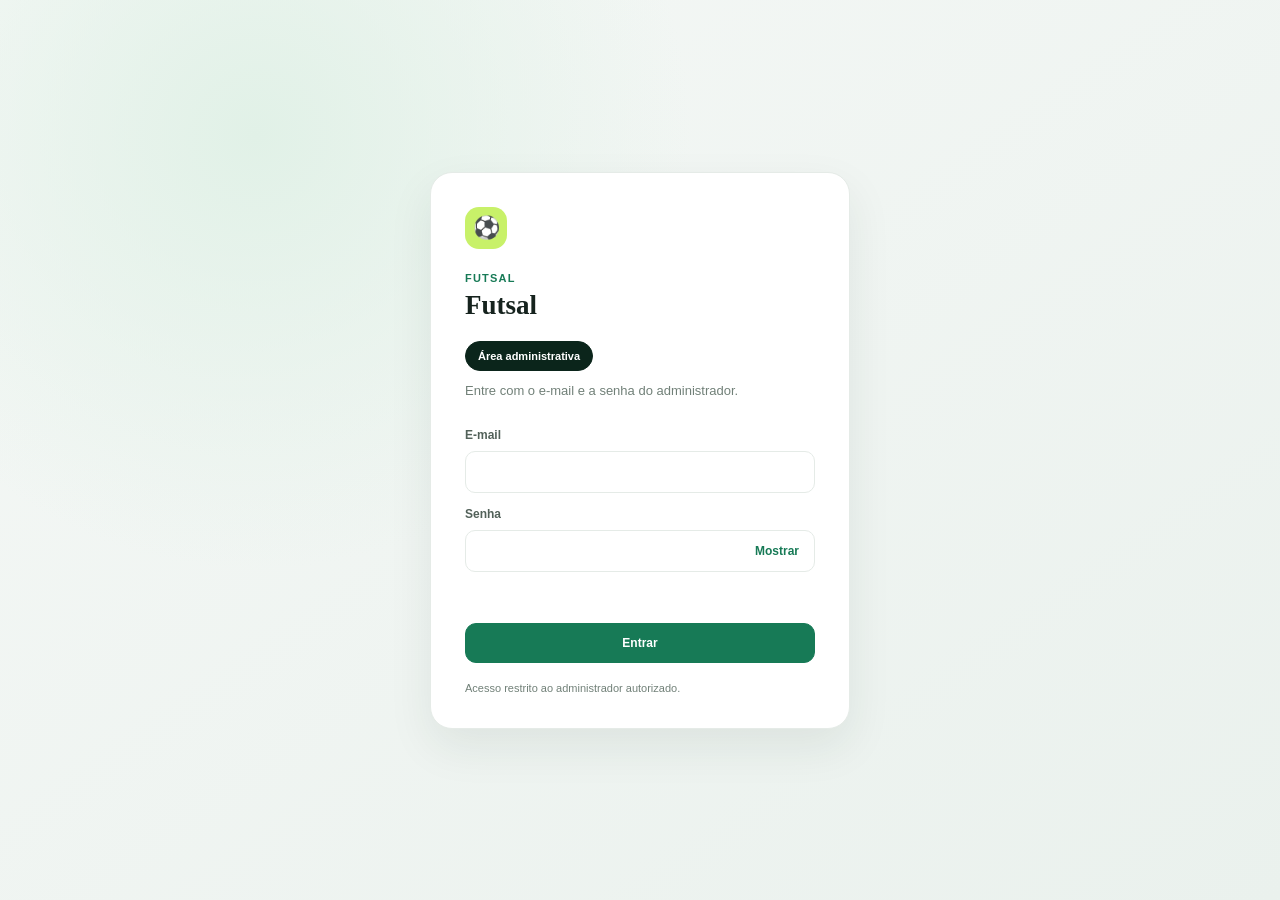
==== futsal/index.html @ 2059a2f4 "Add separate Futsal player and admin apps" ====
<!doctype html><html lang="pt-BR"><head><meta charset="utf-8"><meta name="viewport" content="width=device-width,initial-scale=1,viewport-fit=cover"><meta name="theme-color" content="#e27624"><meta name="apple-mobile-web-app-capable" content="yes"><meta name="apple-mobile-web-app-title" content="Futsal ADM"><title>Futsal ADM · Colégio Legado</title><link rel="manifest" href="./manifest-admin.webmanifest?v=20261016-futsal-v1"><link rel="icon" href="./icons/futsal-admin.svg"><link rel="apple-touch-icon" href="./icons/futsal-admin.svg"><link rel="stylesheet" href="../styles.css?v=20261016-futsal-v1"></head><body><main id="app"><section class="login-card"><h1>⚽ Futsal ADM</h1><p>Carregando…</p></section></main><script type="module" src="./app.js?v=20261016-futsal-v1"></script><script>if('serviceWorker' in navigator)navigator.serviceWorker.register('./sw.js');</script></body></html>
---- styles.css ----
:root{--bg:#f3f6f4;--ink:#16231e;--muted:#718078;--line:#e5ebe7;--green:#177a56;--green-dark:#0b251b;--green-soft:#e5f4ec;--lime:#c8f169;--white:#fff;--orange:#e9a442;--red:#cf5851;--blue:#5396c4;--shadow:0 18px 45px rgba(22,50,38,.08);font-family:'DM Sans',sans-serif;color:var(--ink)}*{box-sizing:border-box}body{margin:0;background:var(--bg)}button,input,select,textarea{font:inherit}button{cursor:pointer}.shell{display:grid;grid-template-columns:248px 1fr;min-height:100vh}.sidebar{background:var(--green-dark);color:#dce9e1;padding:24px 16px;display:flex;flex-direction:column;gap:25px}.brand{display:flex;align-items:center;gap:12px;padding:0 8px}.brand-mark{width:42px;height:42px;border-radius:14px;background:var(--lime);color:#103222;display:grid;place-items:center;font-size:22px}.brand strong{display:block;font:800 15px Manrope}.brand small{color:#95b2a3;font-size:11px}.nav-label{padding:0 12px;color:#7e9c8c;text-transform:uppercase;font-size:10px;letter-spacing:1.2px;font-weight:700}.nav{display:grid;gap:5px}.nav button{border:0;background:transparent;color:#acc4b7;text-align:left;padding:12px;border-radius:12px;display:flex;align-items:center;gap:12px;font-weight:600}.nav button:hover,.nav button.active{color:white;background:#1d3b2e}.nav .ico{width:19px;font-size:17px;text-align:center}.sidebar-bottom{margin-top:auto}.cloud-status{border:1px solid #345141;padding:13px;border-radius:14px;font-size:12px;color:#a9c1b4;line-height:1.5}.cloud-dot{display:inline-block;width:8px;height:8px;border-radius:99px;background:var(--orange);margin-right:7px}.main{min-width:0}.topbar{height:76px;border-bottom:1px solid var(--line);background:#ffffffd9;backdrop-filter:blur(10px);display:flex;align-items:center;justify-content:space-between;padding:0 34px;position:sticky;top:0;z-index:4}.crumb{font-size:13px;color:var(--muted)}.crumb b{color:var(--ink)}.user{display:flex;align-items:center;gap:10px;font-weight:700;font-size:13px}.avatar{width:36px;height:36px;border-radius:50%;background:#dff0e4;color:var(--green);display:grid;place-items:center}.page{padding:30px 34px 50px;max-width:1400px;margin:0 auto}.page-head{display:flex;justify-content:space-between;align-items:flex-start;gap:18px;margin-bottom:24px}.eyebrow{font-size:11px;text-transform:uppercase;letter-spacing:1.2px;color:var(--green);font-weight:800}.page h1{font:800 28px Manrope;margin:5px 0}.sub{color:var(--muted);font-size:13px;margin:0}.actions{display:flex;gap:10px;flex-wrap:wrap}.btn{border:1px solid var(--line);background:white;border-radius:11px;padding:10px 14px;color:var(--ink);font-weight:700;font-size:12px;display:inline-flex;align-items:center;gap:7px}.btn:hover{transform:translateY(-1px);box-shadow:0 7px 18px #19362412}.btn.primary{background:var(--green);border-color:var(--green);color:white}.btn.dark{background:#14271f;color:white;border-color:#14271f}.btn.small{padding:7px 10px;font-size:11px}.hero{background:linear-gradient(115deg,#102b20,#1d6347);color:white;border-radius:20px;padding:26px 28px;display:flex;justify-content:space-between;align-items:center;overflow:hidden;position:relative;box-shadow:var(--shadow);margin-bottom:20px}.hero:after{content:'⚽';position:absolute;right:29%;font-size:128px;opacity:.08;transform:rotate(-18deg)}.hero>div{position:relative;z-index:1}.hero h2{font:800 22px Manrope;margin:8px 0}.hero p{color:#c3d9cc;font-size:13px;margin:0}.hero .eyebrow{color:var(--lime)}.hero-right{text-align:right!important}.hero-date{font:800 18px Manrope}.hero-loc{font-size:12px;color:#c3d9cc;margin-top:6px}.cards{display:grid;grid-template-columns:repeat(4,1fr);gap:14px;margin:18px 0}.card{background:white;border:1px solid var(--line);border-radius:16px;padding:17px 18px;box-shadow:0 3px 12px #1c36260a}.stat-top{display:flex;justify-content:space-between;color:var(--muted);font-size:12px;font-weight:600}.stat-icon{width:30px;height:30px;border-radius:10px;background:var(--green-soft);display:grid;place-items:center}.stat-num{font:800 26px Manrope;margin-top:13px}.stat-foot{font-size:11px;color:var(--muted);margin-top:3px}.grid-2{display:grid;grid-template-columns:1.15fr .85fr;gap:16px}.panel{background:white;border:1px solid var(--line);border-radius:16px;padding:19px 20px;box-shadow:0 3px 12px #1c36260a;min-width:0}.panel-head{display:flex;justify-content:space-between;align-items:center;margin-bottom:15px}.panel h3{font:800 15px Manrope;margin:0}.panel-head small{font-size:11px;color:var(--muted)}.table-wrap{overflow:auto}table{width:100%;border-collapse:collapse;min-width:570px}th{text-align:left;font-size:10px;color:#829088;text-transform:uppercase;letter-spacing:.7px;padding:10px 9px;border-bottom:1px solid var(--line)}td{padding:12px 9px;border-bottom:1px solid #edf1ee;font-size:12px}tr:last-child td{border-bottom:0}.name-cell{font-weight:700}.subcell{font-size:10px;color:var(--muted);margin-top:3px}.pill{padding:5px 9px;border-radius:99px;font-weight:700;font-size:10px;display:inline-flex;align-items:center;gap:5px;white-space:nowrap}.pill.paid,.pill.open{background:var(--green-soft);color:#27744f}.pill.pending{background:#fff4df;color:#a16b1e}.pill.done{background:#eef1ef;color:#738078}.pill.cancel{background:#ffefed;color:#b0463f}.person{display:flex;align-items:center;gap:9px}.person .avatar{width:30px;height:30px;font-size:11px}.progress{height:7px;background:#edf2ef;border-radius:99px;overflow:hidden}.progress span{display:block;height:100%;background:var(--green);border-radius:99px}.progress-row{display:grid;grid-template-columns:1fr 70px 38px;gap:12px;align-items:center;margin:15px 0;font-size:12px}.quick-list{display:grid;gap:10px}.quick-item{border:1px solid var(--line);border-radius:13px;padding:12px;display:flex;align-items:center;justify-content:space-between;gap:12px}.quick-main{display:flex;gap:10px;align-items:center}.quick-icon{background:var(--green-soft);width:36px;height:36px;border-radius:12px;display:grid;place-items:center}.quick-title{font-size:12px;font-weight:700}.quick-meta{font-size:10px;color:var(--muted);margin-top:3px}.search{border:1px solid var(--line);background:white;border-radius:10px;padding:9px 12px;min-width:220px;font-size:12px;outline:none}.toolbar{display:flex;gap:10px;align-items:center;margin-bottom:15px;flex-wrap:wrap}.toolbar .search{flex:1;max-width:330px}.empty{padding:38px;text-align:center;color:var(--muted)}.empty strong{display:block;color:var(--ink);margin:8px}.section-grid{display:grid;grid-template-columns:repeat(3,1fr);gap:14px}.field-card{background:white;border:1px solid var(--line);border-radius:16px;padding:18px}.field-banner{height:92px;border-radius:12px;background:linear-gradient(140deg,#193d2b,#55a26d);display:grid;place-items:center;font-size:37px;margin-bottom:14px}.field-title{font:800 15px Manrope}.field-address{font-size:11px;color:var(--muted);margin:5px 0 14px}.field-actions{display:flex;justify-content:space-between;align-items:center}.tabs{display:flex;gap:7px;flex-wrap:wrap;margin-bottom:15px}.tab{border:1px solid var(--line);background:white;border-radius:99px;padding:8px 12px;font-size:11px;color:var(--muted);font-weight:700}.tab.active{background:var(--green-dark);color:white;border-color:var(--green-dark)}.modal-backdrop{position:fixed;inset:0;background:#0b211bc4;z-index:20;display:grid;place-items:center;padding:18px}.modal{background:white;width:min(560px,100%);max-height:90vh;overflow:auto;border-radius:18px;box-shadow:0 20px 80px #0004}.modal-head{padding:19px 22px;border-bottom:1px solid var(--line);display:flex;justify-content:space-between;align-items:center}.modal-head h2{font:800 17px Manrope;margin:0}.close{border:0;background:#eff3f0;width:30px;height:30px;border-radius:9px;font-size:18px}.modal-body{padding:20px 22px}.form-grid{display:grid;grid-template-columns:1fr 1fr;gap:13px}.field{display:grid;gap:6px}.field.full{grid-column:1/-1}.field label{font-size:11px;font-weight:700;color:#526159}.field input,.field select,.field textarea{border:1px solid var(--line);border-radius:10px;padding:10px 11px;font-size:12px;outline:none;background:#fff}.field input:focus,.field select:focus,.field textarea:focus{border-color:#50a17c;box-shadow:0 0 0 3px #50a17c20}.modal-foot{padding:15px 22px;border-top:1px solid var(--line);display:flex;justify-content:flex-end;gap:8px}.toast{position:fixed;bottom:22px;right:22px;background:#172c22;color:white;padding:12px 16px;border-radius:12px;z-index:30;box-shadow:var(--shadow);font-size:12px;animation:rise .2s ease}@keyframes rise{from{transform:translateY(8px);opacity:0}to{transform:translateY(0);opacity:1}}.inline-actions{display:flex;gap:6px}.link{color:var(--green);font-weight:700;text-decoration:none}.note{border-radius:12px;background:#fff8e9;color:#846325;padding:12px 14px;font-size:11px;line-height:1.5;margin-top:15px}.copy{border:0;background:none;color:var(--green);font-weight:700;font-size:11px}.mobile-menu{display:none}
@media(max-width:1050px){.shell{grid-template-columns:215px 1fr}.cards{grid-template-columns:repeat(2,1fr)}.grid-2{grid-template-columns:1fr}.section-grid{grid-template-columns:repeat(2,1fr)}}@media(max-width:700px){.shell{display:block}.sidebar{position:fixed;z-index:10;left:-250px;top:0;bottom:0;width:240px;transition:left .2s}.sidebar.open{left:0}.mobile-menu{display:inline-flex}.topbar{height:62px;padding:0 16px}.page{padding:22px 15px 38px}.page-head{display:block}.page-head .actions{margin-top:14px}.hero{padding:20px;display:block}.hero-right{text-align:left!important;margin-top:16px}.hero:after{right:5%;font-size:92px}.cards{gap:9px}.card{padding:13px}.stat-num{font-size:22px}.section-grid{grid-template-columns:1fr}.form-grid{grid-template-columns:1fr}.field.full{grid-column:auto}.search{min-width:100%}.toolbar .search{max-width:none}.user .user-name{display:none}}
.login-screen{min-height:100vh;display:grid;place-items:center;padding:22px;background:radial-gradient(circle at 20% 15%,#e1f1e7,transparent 34%),linear-gradient(145deg,#f5f8f6,#eaf1ed)}.login-card{width:min(420px,100%);padding:34px;background:white;border:1px solid var(--line);border-radius:22px;box-shadow:var(--shadow)}.login-mark{margin-bottom:23px}.login-card h1{font:800 27px Manrope;margin:6px 0 8px}.login-card form{display:grid;gap:9px;margin-top:25px}.login-card label{font-size:12px;font-weight:700;color:#526159;margin-top:5px}.login-card input{width:100%;border:1px solid var(--line);border-radius:10px;padding:12px;font:inherit;font-size:14px;outline:none}.login-card input:focus{border-color:#50a17c;box-shadow:0 0 0 3px #50a17c20}.login-submit{justify-content:center;margin-top:10px;padding:12px}.login-submit:disabled{opacity:.7;cursor:wait}.login-error{min-height:18px;color:#b0463f;font-size:12px;margin-top:5px}.login-foot{font-size:11px;color:var(--muted);margin:19px 0 0}
.player-view{min-height:100vh;background:radial-gradient(circle at 15% 5%,#e4f1e8,transparent 30%),var(--bg)}.player-page{max-width:1050px;margin:0 auto;padding:32px 24px 60px}.player-head{display:flex;align-items:center;justify-content:space-between;margin-bottom:20px}.player-head h1{font:800 28px Manrope;margin:6px 0}.player-head .eyebrow{color:var(--green);font-size:11px;font-weight:800;letter-spacing:1.2px}.player-page .cards{margin-top:0}.notice-image{display:block;width:100%;max-height:300px;object-fit:cover;border-radius:12px;margin:9px 0}.login-card .tabs{margin:20px 0 12px}.login-card .tab{cursor:pointer}.login-card .inline-actions{margin-top:8px}.login-card .inline-actions .btn{flex:1;justify-content:center}
.notice-item{padding:12px 0;border-bottom:1px solid var(--line)}.notice-item:last-child{border-bottom:0}
.dashboard-extras{margin-top:16px}.dashboard-extras .quick-item{margin-top:8px}.dashboard-extras .notice-image{max-width:100%;object-fit:contain;background:#f5f8f6}
.dashboard-week{grid-template-columns:minmax(0,.9fr) minmax(0,1.1fr);align-items:start}.week-summary{display:grid;grid-template-columns:1fr 1fr;gap:10px;margin:10px 0 4px}.week-summary>div{padding:12px;border:1px solid var(--line);border-radius:12px;min-width:0}.week-summary span,.pix-payment span{display:block;color:var(--muted);font-size:10px;margin-bottom:5px}.week-summary b{font-size:12px;overflow-wrap:anywhere}.week-roster{display:grid;grid-template-columns:1fr 1fr;gap:7px}.week-player{display:grid;grid-template-columns:28px 1fr auto;align-items:center;gap:8px;padding:9px 10px;border:1px solid var(--line);border-radius:11px;font-size:11px;font-weight:700}.week-player .number{color:var(--green);font-variant-numeric:tabular-nums}.week-player small,.payment-person small{color:var(--muted);font-size:9px;font-weight:500}.pix-payment{display:flex;align-items:center;justify-content:space-between;gap:10px;background:var(--green-dark);color:#fff;border-radius:14px;padding:15px 16px;margin-bottom:14px}.pix-payment span{color:#b9d2c4}.pix-payment b{font:800 19px Manrope;letter-spacing:.5px}.pix-payment .btn{flex:none}.payment-legend{display:flex;justify-content:space-between;gap:10px;align-items:center;margin:12px 2px;color:var(--muted);font-size:10px}.payment-legend>span:first-child{display:flex;align-items:center;gap:6px}.dot{display:inline-block;width:8px;height:8px;border-radius:50%}.paid-dot{background:var(--green)}.week-payments{display:grid;gap:7px}.payment-row{display:grid;grid-template-columns:minmax(120px,1fr) auto auto;align-items:center;gap:7px;padding:9px;border:1px solid var(--line);border-radius:12px}.payment-person{display:flex;align-items:center;gap:8px;min-width:0}.payment-person .avatar{width:30px;height:30px;font-size:10px;flex:none}.payment-person b{display:block;font-size:11px;overflow-wrap:anywhere}.payment-person small{display:block;margin-top:2px}.payment-total{display:flex;justify-content:space-between;gap:10px;margin-top:12px;padding:12px 2px 0;border-top:1px solid var(--line);font-size:11px}.payment-total b{text-align:right}.team-suggestions .quick-item{align-items:flex-start}.team-suggestions .quick-title .subcell{display:inline-block;margin-left:6px;font-weight:500}.team-player-option[hidden]{display:none!important}
@media(max-width:700px){.dashboard-week{grid-template-columns:1fr}.week-roster{grid-template-columns:1fr}.payment-row{grid-template-columns:1fr 1fr}.payment-person{grid-column:1/-1}.payment-row .pill{white-space:normal;justify-content:center;text-align:center}.payment-legend{align-items:flex-start;flex-direction:column}.pix-payment b{font-size:16px}}

.presence-toggle{display:inline-flex;align-items:center;gap:6px;color:var(--green);font-size:11px;font-weight:700;white-space:nowrap}.presence-toggle input{accent-color:var(--green);width:16px;height:16px}.award-admin-panel,.player-award-panel{margin-top:16px}.award-admin-panel .eyebrow,.player-award-panel .eyebrow{color:var(--green);font-size:10px;font-weight:800;letter-spacing:.9px}.award-results{display:grid;grid-template-columns:repeat(auto-fit,minmax(210px,1fr));gap:10px;margin:12px 0}.award-result{border:1px solid var(--line);background:#fbfdfb;border-radius:13px;padding:13px;display:grid;gap:9px;align-content:start}.award-result h4,.gallery-heading{margin:0;font:800 13px Manrope;color:var(--ink)}.award-candidates{display:flex;flex-wrap:wrap;gap:7px}.candidate-chip{border:1px solid var(--line);border-radius:999px;background:white;color:var(--ink);padding:8px 11px;font-size:11px;font-weight:700;cursor:pointer}.candidate-chip:hover,.candidate-chip.selected{border-color:var(--green);background:var(--green-soft);color:var(--green-dark)}.candidate-chip:disabled{opacity:.55;cursor:default}.winner-line{padding:9px 10px;border-radius:10px;background:#f3f8e9;color:#486d24;font-size:12px}.game-gallery{display:grid;grid-template-columns:repeat(auto-fit,minmax(130px,1fr));gap:10px;margin:10px 0}.game-gallery figure{margin:0;border:1px solid var(--line);border-radius:12px;overflow:hidden;background:#f5f8f6}.game-gallery img{display:block;width:100%;height:150px;object-fit:cover}.game-gallery figcaption{padding:8px 10px;color:var(--muted);font-size:10px}.compact-empty{padding:18px}.game-photo-edit{display:grid;grid-template-columns:repeat(auto-fit,minmax(120px,1fr));gap:9px;margin-top:14px}.game-photo-edit label{display:grid;gap:6px;border:1px solid var(--line);border-radius:10px;padding:8px;color:var(--muted);font-size:10px}.game-photo-edit img{width:100%;height:110px;object-fit:cover;border-radius:7px}.game-photo-edit input{accent-color:var(--green)}
.player-polls .eyebrow{color:var(--green);font-size:10px;font-weight:800;letter-spacing:.9px}.poll-choices{display:grid;gap:10px;margin-top:12px}.poll-choice{display:grid;gap:7px;padding:11px 12px;border:1px solid var(--line);border-radius:12px;background:#fbfdfb}.poll-choice-line{display:flex;align-items:center;justify-content:space-between;gap:12px;color:var(--ink);font-size:13px}.poll-choice-line b{color:var(--green);white-space:nowrap}.poll-meter{height:6px;border-radius:99px;background:#e8efeb;overflow:hidden}.poll-meter i{display:block;height:100%;border-radius:inherit;background:var(--green);transition:width .25s ease}.poll-choice .btn{justify-self:start;margin-top:3px}.poll-choice .btn:disabled{opacity:.55}

.password-input-row{position:relative;display:flex;align-items:center}.password-input-row input{padding-right:82px!important}.password-toggle{position:absolute;right:8px;border:0;background:transparent;color:var(--green);font-size:12px;font-weight:700;padding:8px;cursor:pointer}.password-toggle:focus-visible{outline:2px solid var(--green);outline-offset:2px;border-radius:6px}


/* Divisão visual da lista semanal por time */
.weekly-team-grid{display:grid;grid-template-columns:repeat(auto-fit,minmax(min(100%,320px),1fr));gap:12px;margin-top:12px}
.weekly-team-card{--team-color:#506171;--team-tint:#f2f5f7;border:1px solid var(--line);border-top:4px solid var(--team-color);border-radius:16px;background:#fff;padding:14px;min-width:0}
.weekly-team-card.team-color-1{--team-color:#1769d2;--team-tint:#edf5ff}
.weekly-team-card.team-color-2{--team-color:#16845d;--team-tint:#eaf8f1}
.weekly-team-card.team-color-waiting{--team-color:#78847e;--team-tint:#f3f5f4}
.weekly-team-head{display:flex;align-items:center;justify-content:space-between;gap:8px;margin-bottom:10px;color:var(--team-color)}
.weekly-team-head strong{font-size:14px}
.weekly-team-head span{font-size:11px;color:var(--muted);white-space:nowrap}
.weekly-team-card .week-roster{grid-template-columns:1fr}
.weekly-team-card .week-player{background:var(--team-tint);border-color:color-mix(in srgb,var(--team-color) 24%,white);border-left:4px solid var(--team-color)}
.weekly-team-card .week-player .number{color:var(--team-color)}
.weekly-goalkeepers{display:grid;gap:7px;margin-top:12px;padding-top:10px;border-top:1px solid var(--line)}
.weekly-goalkeepers>b{font-size:11px;color:var(--team-color)}
.team-empty{padding:12px;border-radius:10px;background:var(--team-tint);color:var(--muted);font-size:12px}
.team-assignment-control{display:grid;grid-template-columns:minmax(200px,1fr) auto;align-items:end;gap:12px;margin-bottom:12px}
.team-assignment-control .field{margin:0}
.team-assignment-control small{grid-column:1/-1;color:var(--muted);line-height:1.45}
@media(max-width:700px){.weekly-team-grid{grid-template-columns:1fr}.team-assignment-control{grid-template-columns:1fr}.team-assignment-control small{grid-column:1}}

.team-chip{display:inline-flex;align-items:center;margin:0 0 5px;padding:3px 8px;border-radius:999px;font-size:10px;font-weight:800;letter-spacing:.02em;background:#f3f5f4;color:#56625b}.team-chip.team-color-1{background:#edf5ff;color:#1769d2}.team-chip.team-color-2{background:#eaf8f1;color:#16845d}.team-chip.team-color-waiting{background:#f3f5f4;color:#78847e}

@media(max-width:700px){
 .player-payments-table{width:100%;min-width:0;display:block;border-collapse:separate;border-spacing:0}
 .player-payments-table thead{display:none}
 .player-payments-table tbody{display:grid;gap:12px}
 .player-payments-table tr{display:grid;grid-template-columns:repeat(2,minmax(0,1fr));gap:4px 8px;padding:10px;border:1px solid var(--line);border-radius:14px;background:#fff}
 .player-payments-table td{display:flex;flex-direction:column;align-items:flex-start;justify-content:center;min-width:0;padding:6px 4px;border:0;overflow-wrap:anywhere}
 .player-payments-table td::before{content:attr(data-label);display:block;margin-bottom:5px;color:var(--muted);font-size:10px;font-weight:800;letter-spacing:.04em;text-transform:uppercase}
 .player-payments-table td:first-child,.player-payments-table td:nth-child(4){grid-column:1/-1}
 .player-payments-table td:first-child .subcell{max-width:100%;overflow-wrap:anywhere}
 .player-payments-table td[data-label="Disponibilidade"] select{width:100%;max-width:100%;white-space:normal}
 .player-payments-table td[data-label="Débito"]{align-items:flex-start}
}
/* Lista semanal completa e contínua, sem limitar a altura ou esconder inscritos. */
.full-roster-list{display:grid;gap:7px;max-height:none;overflow:visible}
.full-roster-player{min-width:0}
.full-roster-name{min-width:0;overflow-wrap:anywhere}
.roster-team-tag{display:inline-flex;margin-left:8px;padding:2px 7px;border-radius:999px;background:#fff;color:var(--team-color,#506171);font-size:9px;font-weight:800;white-space:nowrap}
.full-roster-player.team-color-1{--team-color:#1769d2;background:#edf5ff;border-color:#c9ddfb;border-left:4px solid #1769d2}
.full-roster-player.team-color-2{--team-color:#16845d;background:#eaf8f1;border-color:#c6e8d9;border-left:4px solid #16845d}
.full-roster-player.team-color-waiting{--team-color:#78847e;background:#f3f5f4;border-left:4px solid #78847e}
.player-game-selection{margin-bottom:14px}
.player-choice-grid{display:grid;grid-template-columns:repeat(2,minmax(0,1fr));gap:10px;margin:10px 0}
.player-choice-option{display:flex;align-items:center;gap:10px;padding:14px;border:1px solid var(--line);border-radius:13px;background:#fff;cursor:pointer}
.player-choice-option input{width:20px;height:20px;accent-color:var(--green);flex:none}
.player-choice-option span{display:grid;gap:3px}
.player-choice-option small{color:var(--muted);font-size:11px}
.player-choice-option.choice-disabled{opacity:.55}
@media(max-width:600px){.player-choice-grid{grid-template-columns:1fr}.roster-team-tag{margin:4px 0 0;display:table}}

/* Escalação do jogador agrupada em blocos na ordem dos times. */
.full-roster-teams{display:grid;grid-template-columns:1fr;gap:12px;margin-top:10px}
.full-roster-teams .weekly-team-card{width:100%;margin:0}


/* Correções de PIX combinado, perfil do jogador e escalação */
.player-payment-total{display:flex;align-items:center;justify-content:space-between;gap:12px;margin-top:12px;padding:13px 15px;border:1px solid #b7dfce;border-radius:13px;background:#edf8f2;color:var(--ink,#14231d)}
.player-payment-total span{color:var(--muted);font-size:13px;font-weight:650}
.player-payment-total strong{font-size:20px;font-variant-numeric:tabular-nums;color:var(--green,#16845d);white-space:nowrap}
.player-profile-panel input[type="text"]{width:100%;min-height:46px;padding:11px 13px;border:1px solid var(--line);border-radius:12px;background:#fff;color:var(--ink,#14231d);font:inherit}
.player-profile-panel input[type="text"]:focus{outline:3px solid rgba(22,132,93,.18);border-color:var(--green,#16845d)}
.goalkeeper-highlight{margin-top:12px;padding:11px;border:1px solid color-mix(in srgb,var(--team-color) 30%,white);border-radius:13px;background:color-mix(in srgb,var(--team-tint) 72%,white)}
.goalkeeper-highlight>b{display:block;margin:0 0 8px;color:var(--team-color);font-size:11px;letter-spacing:.08em}
.goalkeeper-row{border:2px solid var(--team-color)!important;border-left-width:6px!important;background:linear-gradient(90deg,var(--team-tint),#fff)!important}
.goalkeeper-row .number{font-size:17px}
.goalkeeper-row .roster-team-tag{background:var(--team-color);color:#fff}
.team-player-option[hidden]{display:none!important}
@media(max-width:600px){.player-payment-total{align-items:flex-start}.player-payment-total span{font-size:12px}.player-payment-total strong{font-size:18px}.goalkeeper-highlight{padding:9px}}

/* Agenda de jogos compacta com expansão dos próximos agendamentos */
.admin-games-agenda{display:grid;gap:12px}
.admin-game-line{display:grid;grid-template-columns:minmax(110px,135px) minmax(0,1fr) minmax(105px,145px) auto;align-items:center;gap:12px;padding:12px 14px;border:1px solid var(--line);border-radius:13px;background:#fff}
.admin-game-line.is-week{border:2px solid #16845d;background:linear-gradient(100deg,#eaf8f1 0%,#fff 80%);box-shadow:0 4px 14px rgba(22,132,93,.09)}
.admin-line-date,.admin-line-info,.admin-line-status{display:grid;gap:3px;min-width:0}
.admin-line-date>strong{font-size:17px;color:var(--ink);font-variant-numeric:tabular-nums;white-space:nowrap}
.admin-line-date>small,.admin-line-info>span,.admin-line-info>small,.admin-line-status>small{color:var(--muted);font-size:11px}
.admin-line-date>small{text-transform:capitalize}
.admin-line-week-tag{justify-self:start;padding:3px 7px;border-radius:999px;background:#16845d;color:#fff;font-size:8px;font-weight:850;letter-spacing:.07em}
.admin-line-info>strong{font-size:12px;overflow-wrap:anywhere}
.admin-line-info>small{color:#9a6c23}
.admin-line-status{justify-items:start}
.admin-line-status>small{font-size:10px}
.admin-agenda-actions{display:flex;flex-wrap:wrap;justify-content:flex-end;gap:5px}
.admin-agenda-more{border:1px solid var(--line);border-radius:13px;background:#f8faf9;overflow:hidden}
.admin-agenda-more>summary{display:flex;align-items:center;justify-content:space-between;gap:10px;padding:13px 15px;color:var(--green);font-size:13px;font-weight:750;cursor:pointer;list-style:none}
.admin-agenda-more>summary::-webkit-details-marker{display:none}
.admin-agenda-more>summary::after{content:'＋';font-size:16px}
.admin-agenda-more[open]>summary::after{content:'−'}
.admin-agenda-more>summary>b{margin-left:auto;padding:3px 8px;border-radius:999px;background:#eaf8f1;font-size:11px}
.admin-agenda-hidden-list{display:grid;gap:8px;padding:0 9px 9px}
.admin-agenda-hidden-list .admin-game-line{background:#fff}
@media(max-width:760px){
 .admin-game-line{grid-template-columns:minmax(0,1fr) auto;gap:9px 10px;padding:11px}
 .admin-line-date{grid-template-columns:auto 1fr;align-items:center;column-gap:7px}
 .admin-line-week-tag{grid-row:1 / span 2}
 .admin-line-date>strong,.admin-line-date>small{grid-column:2}
 .admin-line-date>strong{font-size:16px}
 .admin-line-info{grid-column:1 / -1}
 .admin-line-status{grid-column:1;grid-row:3}
 .admin-agenda-actions{grid-column:2;grid-row:3}
 .admin-agenda-hidden-list{padding:0 6px 6px}
 .admin-agenda-more>summary{padding:12px}
}

.admin-team-round{display:grid;gap:9px;padding:10px;border:1px solid var(--line);border-radius:15px;background:#fff}
.admin-team-round.is-week{border-color:#16845d;background:#f4fbf7}
.admin-team-round .admin-game-line{border:0;padding:4px;background:transparent}
.admin-team-round .admin-game-line.is-week{box-shadow:none}
.admin-team-round-lineups{display:grid;grid-template-columns:repeat(2,minmax(0,1fr));gap:9px}
.admin-team-lineup{--team-color:#16845d;--team-tint:#eaf8f1;display:grid;gap:8px;padding:11px;border:1px solid color-mix(in srgb,var(--team-color) 28%,white);border-top:4px solid var(--team-color);border-radius:12px;background:var(--team-tint);min-width:0}
.admin-team-lineup.team-color-1{--team-color:#1769d2;--team-tint:#edf5ff}
.admin-team-lineup.team-color-2{--team-color:#16845d;--team-tint:#eaf8f1}
.admin-team-lineup-head{display:flex;justify-content:space-between;gap:8px;color:var(--team-color)}
.admin-team-lineup-head strong{font-size:12px}
.admin-team-lineup-head span{color:var(--muted);font-size:10px}
.admin-team-lineup-players{display:flex;flex-wrap:wrap;gap:5px}
.admin-team-lineup-players>span{padding:4px 7px;border:1px solid color-mix(in srgb,var(--team-color) 20%,white);border-radius:999px;background:#fff;color:var(--ink);font-size:10px;font-weight:650}
.admin-team-lineup-goalie{display:flex;align-items:center;justify-content:space-between;gap:8px;padding:7px 9px;border:2px solid var(--team-color);border-radius:10px;background:#fff}
.admin-team-lineup-goalie b{color:var(--team-color);font-size:9px;letter-spacing:.04em}
.admin-team-lineup-goalie strong{font-size:11px}
@media(max-width:760px){.admin-team-round .admin-game-line{grid-template-columns:minmax(0,1fr) auto}.admin-team-round .admin-line-info{grid-column:1/-1}.admin-team-round .admin-agenda-actions{grid-column:2;grid-row:1}.admin-team-round-lineups{grid-template-columns:1fr}}

.player-last-game-panel{margin:16px 0;border:2px solid #d3ab43;scroll-margin-top:16px}
.player-last-game-panel h2{font-size:24px;margin:4px 0}
.last-game-score{display:flex;align-items:center;justify-content:center;gap:18px;flex-wrap:wrap;padding:16px 0}
.last-game-score strong{font-size:36px;white-space:nowrap}
.completed-event-gallery{margin-top:14px}
.event-photo-button{display:block;width:100%;padding:0;border:0;background:transparent;cursor:zoom-in}
.completed-event-gallery .event-photo-button img{width:100%;height:auto;max-height:none;object-fit:contain;display:block}
.event-photo-expanded{width:100%;height:auto;display:block}
@media(max-width:600px){.completed-event-gallery{grid-template-columns:1fr}.player-last-game-panel h2{font-size:21px}.last-game-score{gap:12px}.last-game-score strong{font-size:32px}}
.notice-message{min-width:0;max-width:100%;white-space:normal;overflow-wrap:anywhere;word-break:normal}
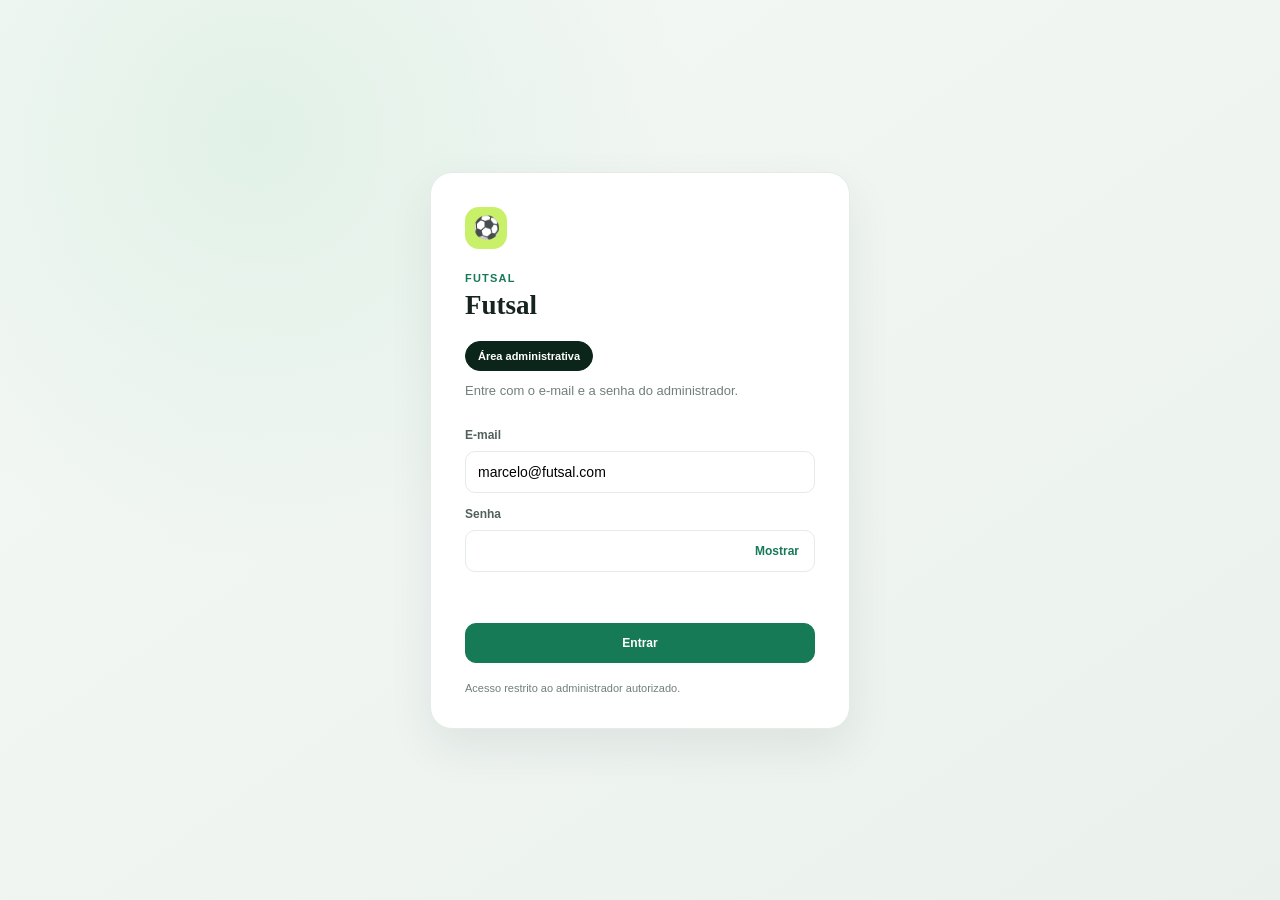
==== commit 1084eb38: "Bust cached Futsal app assets" ====
--- a/futsal/index.html
+++ b/futsal/index.html
@@ -1 +1 @@
-<!doctype html><html lang="pt-BR"><head><meta charset="utf-8"><meta name="viewport" content="width=device-width,initial-scale=1,viewport-fit=cover"><meta name="theme-color" content="#e27624"><meta name="apple-mobile-web-app-capable" content="yes"><meta name="apple-mobile-web-app-title" content="Futsal ADM"><title>Futsal ADM · Colégio Legado</title><link rel="manifest" href="./manifest-admin.webmanifest?v=20261016-futsal-v1"><link rel="icon" href="./icons/futsal-admin.svg"><link rel="apple-touch-icon" href="./icons/futsal-admin.svg"><link rel="stylesheet" href="../styles.css?v=20261016-futsal-v1"></head><body><main id="app"><section class="login-card"><h1>⚽ Futsal ADM</h1><p>Carregando…</p></section></main><script type="module" src="./app.js?v=20261016-futsal-v1"></script><script>if('serviceWorker' in navigator)navigator.serviceWorker.register('./sw.js');</script></body></html>+<!doctype html><html lang="pt-BR"><head><meta charset="utf-8"><meta name="viewport" content="width=device-width,initial-scale=1,viewport-fit=cover"><meta name="theme-color" content="#e27624"><meta name="apple-mobile-web-app-capable" content="yes"><meta name="apple-mobile-web-app-title" content="Futsal ADM"><title>Futsal ADM · Colégio Legado</title><link rel="manifest" href="./manifest-admin.webmanifest?v=20261016-futsal-v2"><link rel="icon" href="../icons/futebol-lideranca-192.png"><link rel="apple-touch-icon" sizes="180x180" href="../icons/futebol-lideranca-180.png"><link rel="stylesheet" href="../styles.css?v=20261016-futsal-v2"></head><body><main id="app"><section class="login-card"><h1>⚽ Futsal ADM</h1><p>Carregando…</p></section></main><script type="module" src="./app.js?v=20261016-futsal-v2"></script><script>if('serviceWorker' in navigator)navigator.serviceWorker.register('./sw.js?v=20261016-futsal-v2',{updateViaCache:'none'});</script></body></html>
